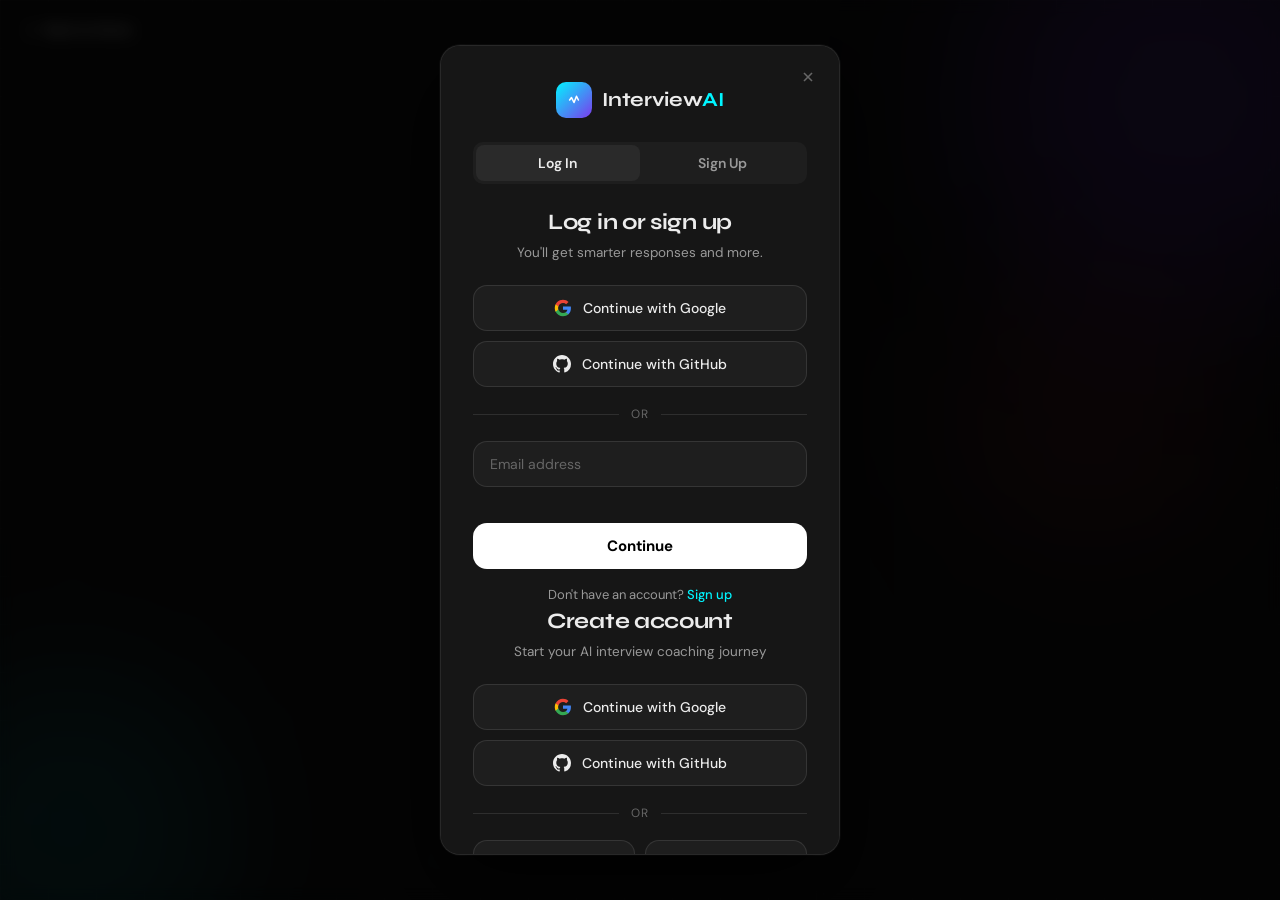
==== frontend/auth.html @ 64b6449d "Initial commit - InterviewAI final year project" ====
<!DOCTYPE html>
<html lang="en">
<head>
  <meta charset="UTF-8" />
  <meta name="viewport" content="width=device-width, initial-scale=1.0" />
  <title>Auth — InterviewAI</title>
  <link rel="preconnect" href="https://fonts.googleapis.com" />
  <link rel="preconnect" href="https://fonts.gstatic.com" crossorigin />
  <link href="https://fonts.googleapis.com/css2?family=Syne:wght@400;500;600;700;800&family=DM+Sans:ital,wght@0,300;0,400;0,500;0,600;1,400&display=swap" rel="stylesheet" />
  <link rel="stylesheet" href="css/auth.css" />
</head>
<body>

  <!-- Ambient background (kept from original) -->
  <canvas id="authCanvas"></canvas>
  <div class="orb orb-1"></div>
  <div class="orb orb-2"></div>
  <div class="orb orb-3"></div>
  <div class="grid-overlay"></div>

  <!-- Back to landing -->
  <a href="landing.html" class="back-link">
    <svg width="16" height="16" viewBox="0 0 24 24" fill="none" stroke="currentColor" stroke-width="2.5">
      <polyline points="15 18 9 12 15 6"/>
    </svg>
    Back to Home
  </a>

  <!-- ═══════════════════════════════════════
       MODAL OVERLAY  (ChatGPT-style)
  ═══════════════════════════════════════ -->
  <div class="modal-overlay" id="authModalOverlay">
    <div class="auth-modal" id="authModal">

      <!-- ── Logo ── -->
      <div class="modal-brand">
        <div class="brand-logo-mark">
          <svg width="20" height="20" viewBox="0 0 32 32" fill="none">
            <path d="M9 16 L12 12 L16 20 L20 10 L23 16" stroke="white" stroke-width="2.5" stroke-linecap="round" stroke-linejoin="round"/>
          </svg>
        </div>
        <span class="brand-name">Interview<span class="brand-accent">AI</span></span>
      </div>

      <!-- ───────────────────────────────────
           PANEL 0 : "Log back in" (recent accounts)
      ─────────────────────────────────────── -->
      <div class="auth-panel" id="panelRecent">
        <h2 class="modal-title">Log back in</h2>
        <p class="modal-sub">Choose an account to continue.</p>

        <div class="recent-accounts" id="recentAccountsList">
          <!-- Populated by JS -->
        </div>

        <div class="divider-line"><span>OR</span></div>

        <button class="outline-btn" id="loginAnotherBtn">Log in to another account</button>
        <button class="outline-btn" id="createFromRecentBtn">Create account</button>
      </div>

      <!-- ───────────────────────────────────
           PANEL 1 : main login / signup choice
      ─────────────────────────────────────── -->
      <div class="auth-panel hidden" id="panelMain">
        <!-- Tabs -->
        <div class="auth-tabs" id="authTabs">
          <button class="auth-tab active" id="tabLogin">Log In</button>
          <button class="auth-tab" id="tabSignup">Sign Up</button>
          <div class="auth-tab-slider" id="tabSlider"></div>
        </div>

        <!-- ── LOGIN ── -->
        <div id="subLogin">
          <h2 class="modal-title" id="loginTitle">Log in or sign up</h2>
          <p class="modal-sub">You'll get smarter responses and more.</p>

          <div class="social-stack">
            <button class="social-btn-full" id="googleLoginBtn">
              <svg width="18" height="18" viewBox="0 0 24 24">
                <path d="M22.56 12.25c0-.78-.07-1.53-.2-2.25H12v4.26h5.92c-.26 1.37-1.04 2.53-2.21 3.31v2.77h3.57c2.08-1.92 3.28-4.74 3.28-8.09z" fill="#4285F4"/>
                <path d="M12 23c2.97 0 5.46-.98 7.28-2.66l-3.57-2.77c-.98.66-2.23 1.06-3.71 1.06-2.86 0-5.29-1.93-6.16-4.53H2.18v2.84C3.99 20.53 7.7 23 12 23z" fill="#34A853"/>
                <path d="M5.84 14.09c-.22-.66-.35-1.36-.35-2.09s.13-1.43.35-2.09V7.07H2.18C1.43 8.55 1 10.22 1 12s.43 3.45 1.18 4.93l2.85-2.22.81-.62z" fill="#FBBC05"/>
                <path d="M12 5.38c1.62 0 3.06.56 4.21 1.64l3.15-3.15C17.45 2.09 14.97 1 12 1 7.7 1 3.99 3.47 2.18 7.07l3.66 2.84c.87-2.6 3.3-4.53 6.16-4.53z" fill="#EA4335"/>
              </svg>
              Continue with Google
            </button>
            <button class="social-btn-full" id="githubLoginBtn">
              <svg width="18" height="18" viewBox="0 0 24 24" fill="currentColor">
                <path d="M12 0C5.37 0 0 5.37 0 12c0 5.31 3.435 9.795 8.205 11.385.6.105.825-.255.825-.57 0-.285-.015-1.23-.015-2.235-3.015.555-3.795-.735-4.035-1.41-.135-.345-.72-1.41-1.23-1.695-.42-.225-1.02-.78-.015-.795.945-.015 1.62.87 1.845 1.23 1.08 1.815 2.805 1.305 3.495.99.105-.78.42-1.305.765-1.605-2.67-.3-5.46-1.335-5.46-5.925 0-1.305.465-2.385 1.23-3.225-.12-.3-.54-1.53.12-3.18 0 0 1.005-.315 3.3 1.23.96-.27 1.98-.405 3-.405s2.04.135 3 .405c2.295-1.56 3.3-1.23 3.3-1.23.66 1.65.24 2.88.12 3.18.765.84 1.23 1.905 1.23 3.225 0 4.605-2.805 5.625-5.475 5.925.435.375.81 1.095.81 2.22 0 1.605-.015 2.895-.015 3.3 0 .315.225.69.825.57A12.02 12.02 0 0 0 24 12c0-6.63-5.37-12-12-12z"/>
              </svg>
              Continue with GitHub
            </button>
          </div>

          <div class="divider-line"><span>OR</span></div>

          <form class="auth-form" id="loginForm" novalidate>
            <div class="input-wrap">
              <input type="email" id="loginEmail" class="form-input" placeholder="Email address" autocomplete="email" />
            </div>
            <div class="form-error" id="loginEmailError"></div>
            <button type="submit" class="primary-btn" id="loginContinueBtn">
              <span class="btn-auth-text">Continue</span>
            </button>
          </form>

          <p class="auth-switch">Don't have an account? <a href="#" class="switch-link" data-switch="signup">Sign up</a></p>
        </div>

        <!-- ── SIGNUP ── -->
        <div id="subSignup" class="hidden">
          <h2 class="modal-title">Create account</h2>
          <p class="modal-sub">Start your AI interview coaching journey</p>

          <div class="social-stack">
            <button class="social-btn-full" id="googleSignupBtn">
              <svg width="18" height="18" viewBox="0 0 24 24">
                <path d="M22.56 12.25c0-.78-.07-1.53-.2-2.25H12v4.26h5.92c-.26 1.37-1.04 2.53-2.21 3.31v2.77h3.57c2.08-1.92 3.28-4.74 3.28-8.09z" fill="#4285F4"/>
                <path d="M12 23c2.97 0 5.46-.98 7.28-2.66l-3.57-2.77c-.98.66-2.23 1.06-3.71 1.06-2.86 0-5.29-1.93-6.16-4.53H2.18v2.84C3.99 20.53 7.7 23 12 23z" fill="#34A853"/>
                <path d="M5.84 14.09c-.22-.66-.35-1.36-.35-2.09s.13-1.43.35-2.09V7.07H2.18C1.43 8.55 1 10.22 1 12s.43 3.45 1.18 4.93l2.85-2.22.81-.62z" fill="#FBBC05"/>
                <path d="M12 5.38c1.62 0 3.06.56 4.21 1.64l3.15-3.15C17.45 2.09 14.97 1 12 1 7.7 1 3.99 3.47 2.18 7.07l3.66 2.84c.87-2.6 3.3-4.53 6.16-4.53z" fill="#EA4335"/>
              </svg>
              Continue with Google
            </button>
            <button class="social-btn-full" id="githubSignupBtn">
              <svg width="18" height="18" viewBox="0 0 24 24" fill="currentColor">
                <path d="M12 0C5.37 0 0 5.37 0 12c0 5.31 3.435 9.795 8.205 11.385.6.105.825-.255.825-.57 0-.285-.015-1.23-.015-2.235-3.015.555-3.795-.735-4.035-1.41-.135-.345-.72-1.41-1.23-1.695-.42-.225-1.02-.78-.015-.795.945-.015 1.62.87 1.845 1.23 1.08 1.815 2.805 1.305 3.495.99.105-.78.42-1.305.765-1.605-2.67-.3-5.46-1.335-5.46-5.925 0-1.305.465-2.385 1.23-3.225-.12-.3-.54-1.53.12-3.18 0 0 1.005-.315 3.3 1.23.96-.27 1.98-.405 3-.405s2.04.135 3 .405c2.295-1.56 3.3-1.23 3.3-1.23.66 1.65.24 2.88.12 3.18.765.84 1.23 1.905 1.23 3.225 0 4.605-2.805 5.625-5.475 5.925.435.375.81 1.095.81 2.22 0 1.605-.015 2.895-.015 3.3 0 .315.225.69.825.57A12.02 12.02 0 0 0 24 12c0-6.63-5.37-12-12-12z"/>
              </svg>
              Continue with GitHub
            </button>
          </div>

          <div class="divider-line"><span>OR</span></div>

          <form class="auth-form" id="signupForm" novalidate>
            <div class="form-row-2">
              <div class="input-wrap">
                <input type="text" id="signupName" class="form-input" placeholder="Full Name" autocomplete="name" />
              </div>
              <div class="input-wrap">
                <input type="text" id="signupUsername" class="form-input" placeholder="Username" autocomplete="username" />
              </div>
            </div>
            <div class="input-wrap">
              <input type="email" id="signupEmail" class="form-input" placeholder="Email address" autocomplete="email" />
            </div>
            <div class="form-row-2">
              <div class="input-wrap pw-wrap">
                <input type="password" id="signupPassword" class="form-input" placeholder="Password (min 8)" autocomplete="new-password" />
                <button type="button" class="eye-toggle" id="signupEyeToggle" tabindex="-1">
                  <svg width="15" height="15" viewBox="0 0 24 24" fill="none" stroke="currentColor" stroke-width="2">
                    <path d="M1 12s4-8 11-8 11 8 11 8-4 8-11 8-11-8-11-8z"/><circle cx="12" cy="12" r="3"/>
                  </svg>
                </button>
              </div>
              <div class="input-wrap">
                <input type="password" id="signupConfirm" class="form-input" placeholder="Confirm password" autocomplete="new-password" />
              </div>
            </div>

            <!-- Password strength -->
            <div class="password-strength">
              <div class="strength-bars">
                <div class="strength-bar" id="sb1"></div>
                <div class="strength-bar" id="sb2"></div>
                <div class="strength-bar" id="sb3"></div>
                <div class="strength-bar" id="sb4"></div>
              </div>
              <span class="strength-label" id="strengthLabel">Enter a password</span>
            </div>

            <div class="form-check">
              <input type="checkbox" id="agreeTerms" class="check-input" />
              <label for="agreeTerms" class="check-label">
                I agree to the <a href="#" class="inline-link">Terms</a> and <a href="#" class="inline-link">Privacy Policy</a>
              </label>
            </div>

            <div class="form-error" id="signupError"></div>
            <button type="submit" class="primary-btn" id="signupSubmit">
              <span class="btn-auth-text">Create Free Account</span>
            </button>
          </form>

          <p class="auth-switch">Already have an account? <a href="#" class="switch-link" data-switch="login">Sign in</a></p>
        </div>
      </div>

      <!-- ───────────────────────────────────
           PANEL 2 : Password entry (after email step)
      ─────────────────────────────────────── -->
      <div class="auth-panel hidden" id="panelPassword">
        <button class="back-btn" id="backToEmailBtn">
          <svg width="16" height="16" viewBox="0 0 24 24" fill="none" stroke="currentColor" stroke-width="2.5"><polyline points="15 18 9 12 15 6"/></svg>
        </button>
        <h2 class="modal-title">Welcome back</h2>
        <p class="modal-sub" id="passwordEmailLabel">Signing in as —</p>

        <form class="auth-form" id="passwordForm" novalidate>
          <div class="input-wrap pw-wrap">
            <input type="password" id="loginPassword" class="form-input" placeholder="Password" autocomplete="current-password" />
            <button type="button" class="eye-toggle" id="loginEyeToggle" tabindex="-1">
              <svg width="15" height="15" viewBox="0 0 24 24" fill="none" stroke="currentColor" stroke-width="2">
                <path d="M1 12s4-8 11-8 11 8 11 8-4 8-11 8-11-8-11-8z"/><circle cx="12" cy="12" r="3"/>
              </svg>
            </button>
          </div>
          <div class="form-error" id="loginError"></div>
          <a href="#" class="forgot-link" id="forgotPasswordBtn">Forgot password?</a>
          <button type="submit" class="primary-btn" id="loginSubmit">
            <span class="btn-auth-text">Sign In</span>
          </button>
        </form>
      </div>

      <!-- ───────────────────────────────────
           PANEL 3 : Google account picker
      ─────────────────────────────────────── -->
      <div class="auth-panel hidden" id="panelGooglePicker">
        <h2 class="modal-title">Choose an account</h2>
        <p class="modal-sub">to continue to InterviewAI</p>

        <div class="account-list" id="googleAccountList">
          <!-- populated by JS -->
        </div>

        <button class="account-item use-another" id="useAnotherGoogleBtn">
          <div class="account-avatar ghost">
            <svg width="18" height="18" viewBox="0 0 24 24" fill="none" stroke="currentColor" stroke-width="2">
              <circle cx="12" cy="8" r="4"/><path d="M4 20c0-4 3.6-7 8-7s8 3 8 7"/>
            </svg>
          </div>
          <span>Use another account</span>
        </button>

        <p class="picker-policy">Before using this app, you can review InterviewAI's <a href="#" class="inline-link">Privacy Policy</a> and <a href="#" class="inline-link">Terms of Service</a>.</p>
      </div>

      <!-- Close button -->
      <button class="modal-close" id="modalCloseBtn" aria-label="Close">
        <svg width="16" height="16" viewBox="0 0 24 24" fill="none" stroke="currentColor" stroke-width="2.5">
          <line x1="18" y1="6" x2="6" y2="18"/><line x1="6" y1="6" x2="18" y2="18"/>
        </svg>
      </button>

    </div>
  </div>

  <!-- Toast -->
  <div class="auth-toast" id="authToast">
    <span class="auth-toast-icon" id="authToastIcon">✅</span>
    <span class="auth-toast-msg" id="authToastMsg">Success</span>
  </div>

  <script type="module" src="js/auth.js"></script>
</body>
</html>
---- frontend/css/auth.css ----
/* ═══════════════════════════════════════════════════════
   INTERVIEWAI — auth.css  (ChatGPT-style modal)
   Dark theme, clean, account-picker UX
═══════════════════════════════════════════════════════ */

/* ── Reset & Variables ── */
*, *::before, *::after { box-sizing: border-box; margin: 0; padding: 0; }

:root {
  --bg:          #0a0a0a;
  --surface:     #141414;
  --surface-2:   #1e1e1e;
  --surface-3:   #2a2a2a;
  --border:      rgba(255,255,255,0.1);
  --border-hover:rgba(255,255,255,0.22);
  --text:        #ececec;
  --text-2:      #999;
  --text-3:      #666;
  --cyan:        #00f5ff;
  --purple:      #7c3aed;
  --pink:        #f43f5e;
  --green:       #10b981;
  --yellow:      #f59e0b;
  --radius:      14px;
  --radius-sm:   8px;
  --modal-w:     400px;
}

html, body {
  height: 100%;
  background: var(--bg);
  color: var(--text);
  font-family: 'DM Sans', sans-serif;
  font-size: 15px;
  line-height: 1.5;
  overflow: hidden;
}

/* ── Ambient canvas (from original) ── */
#authCanvas {
  position: fixed;
  inset: 0;
  z-index: 0;
  pointer-events: none;
}
.orb {
  position: fixed;
  border-radius: 50%;
  filter: blur(80px);
  pointer-events: none;
  z-index: 0;
}
.orb-1 { width: 400px; height: 400px; background: rgba(124,58,237,.18); top: -100px; right: -100px; }
.orb-2 { width: 300px; height: 300px; background: rgba(0,245,255,.12); bottom: -80px; left: -80px; }
.orb-3 { width: 250px; height: 250px; background: rgba(244,63,94,.1);  bottom: 40%;  right: 5%; }

.grid-overlay {
  position: fixed;
  inset: 0;
  z-index: 0;
  background-image:
    linear-gradient(rgba(255,255,255,.025) 1px, transparent 1px),
    linear-gradient(90deg, rgba(255,255,255,.025) 1px, transparent 1px);
  background-size: 48px 48px;
  pointer-events: none;
}

/* ── Back link ── */
.back-link {
  position: fixed;
  top: 20px;
  left: 24px;
  z-index: 10;
  display: flex;
  align-items: center;
  gap: 6px;
  color: var(--text-2);
  text-decoration: none;
  font-size: 13px;
  font-weight: 500;
  transition: color .2s;
}
.back-link:hover { color: var(--text); }

/* ══════════════════════════════════════
   MODAL OVERLAY
══════════════════════════════════════ */
.modal-overlay {
  position: fixed;
  inset: 0;
  z-index: 100;
  display: flex;
  align-items: center;
  justify-content: center;
  background: rgba(0,0,0,.65);
  backdrop-filter: blur(8px);
  -webkit-backdrop-filter: blur(8px);
  padding: 16px;
}

.auth-modal {
  position: relative;
  width: 100%;
  max-width: var(--modal-w);
  background: #161616;
  border: 1px solid rgba(255,255,255,.08);
  border-radius: 20px;
  padding: 36px 32px 28px;
  box-shadow: 0 32px 80px rgba(0,0,0,.7), 0 0 0 1px rgba(255,255,255,.04);
  animation: modalIn .22s cubic-bezier(.34,1.56,.64,1) both;
  max-height: 90vh;
  overflow-y: auto;
  scrollbar-width: thin;
  scrollbar-color: var(--surface-3) transparent;
}

@keyframes modalIn {
  from { opacity: 0; transform: scale(.94) translateY(10px); }
  to   { opacity: 1; transform: scale(1)  translateY(0);     }
}

/* ── Modal brand ── */
.modal-brand {
  display: flex;
  align-items: center;
  justify-content: center;
  gap: 10px;
  margin-bottom: 24px;
}
.brand-logo-mark {
  width: 36px; height: 36px;
  background: linear-gradient(135deg,#00f5ff,#7c3aed);
  border-radius: 10px;
  display: flex; align-items: center; justify-content: center;
  flex-shrink: 0;
}
.brand-name {
  font-family: 'Syne', sans-serif;
  font-size: 20px;
  font-weight: 700;
  color: var(--text);
  letter-spacing: -.3px;
}
.brand-accent { color: var(--cyan); }

/* ── Close button ── */
.modal-close {
  position: absolute;
  top: 16px; right: 16px;
  width: 30px; height: 30px;
  border-radius: 50%;
  background: transparent;
  border: none;
  color: var(--text-3);
  cursor: pointer;
  display: flex; align-items: center; justify-content: center;
  transition: background .15s, color .15s;
}
.modal-close:hover { background: var(--surface-3); color: var(--text); }

/* ── Panel utilities ── */
.auth-panel { animation: panelIn .18s ease both; }
.auth-panel.hidden { display: none !important; }

@keyframes panelIn {
  from { opacity: 0; transform: translateY(6px); }
  to   { opacity: 1; transform: translateY(0);   }
}

/* ── Titles ── */
.modal-title {
  font-family: 'Syne', sans-serif;
  font-size: 22px;
  font-weight: 700;
  color: var(--text);
  text-align: center;
  letter-spacing: -.3px;
  margin-bottom: 4px;
}
.modal-sub {
  font-size: 13.5px;
  color: var(--text-2);
  text-align: center;
  margin-bottom: 22px;
}

/* ══════════════════════════════════════
   TABS  (login / signup)
══════════════════════════════════════ */
.auth-tabs {
  position: relative;
  display: flex;
  background: var(--surface-2);
  border-radius: 10px;
  padding: 3px;
  margin-bottom: 22px;
  gap: 2px;
}
.auth-tab {
  flex: 1;
  padding: 9px 0;
  font-family: 'DM Sans', sans-serif;
  font-size: 14px;
  font-weight: 600;
  color: var(--text-2);
  background: transparent;
  border: none;
  border-radius: 8px;
  cursor: pointer;
  position: relative;
  z-index: 1;
  transition: color .2s;
}
.auth-tab.active { color: var(--text); }
.auth-tab-slider {
  position: absolute;
  top: 3px; bottom: 3px;
  left: 3px;
  width: calc(50% - 3px);
  background: var(--surface-3);
  border-radius: 8px;
  transition: transform .2s cubic-bezier(.4,0,.2,1);
  pointer-events: none;
}

/* ══════════════════════════════════════
   SOCIAL BUTTONS (full-width stack)
══════════════════════════════════════ */
.social-stack { display: flex; flex-direction: column; gap: 10px; margin-bottom: 0; }

.social-btn-full {
  width: 100%;
  display: flex;
  align-items: center;
  justify-content: center;
  gap: 11px;
  padding: 13px 20px;
  background: var(--surface-2);
  border: 1px solid var(--border);
  border-radius: var(--radius);
  color: var(--text);
  font-family: 'DM Sans', sans-serif;
  font-size: 14px;
  font-weight: 500;
  cursor: pointer;
  transition: background .15s, border-color .15s, transform .1s;
}
.social-btn-full:hover {
  background: var(--surface-3);
  border-color: var(--border-hover);
}
.social-btn-full:active { transform: scale(.98); }

/* ── Divider ── */
.divider-line {
  display: flex;
  align-items: center;
  gap: 12px;
  margin: 18px 0;
  color: var(--text-3);
  font-size: 12px;
  letter-spacing: .05em;
  text-transform: uppercase;
}
.divider-line::before,
.divider-line::after {
  content: '';
  flex: 1;
  height: 1px;
  background: var(--border);
}

/* ══════════════════════════════════════
   FORM ELEMENTS
══════════════════════════════════════ */
.auth-form { display: flex; flex-direction: column; gap: 11px; }

.form-row-2 {
  display: grid;
  grid-template-columns: 1fr 1fr;
  gap: 10px;
}

.input-wrap {
  position: relative;
}
.pw-wrap { /* for eye toggle */ }

.form-input {
  width: 100%;
  padding: 13px 16px;
  background: var(--surface-2);
  border: 1.5px solid var(--border);
  border-radius: var(--radius);
  color: var(--text);
  font-family: 'DM Sans', sans-serif;
  font-size: 14px;
  outline: none;
  transition: border-color .2s, background .2s;
}
.form-input::placeholder { color: var(--text-3); }
.form-input:focus {
  border-color: rgba(0,245,255,.45);
  background: var(--surface-3);
}

/* Eye toggle */
.eye-toggle {
  position: absolute;
  right: 12px;
  top: 50%;
  transform: translateY(-50%);
  background: none;
  border: none;
  color: var(--text-3);
  cursor: pointer;
  padding: 4px;
  display: flex; align-items: center;
  transition: color .15s;
}
.eye-toggle:hover { color: var(--text-2); }

/* Password in pw-wrap gets right padding */
.pw-wrap .form-input { padding-right: 42px; }

/* Error */
.form-error {
  font-size: 12.5px;
  color: var(--pink);
  min-height: 16px;
  margin-top: -4px;
}

/* Forgot */
.forgot-link {
  display: block;
  text-align: right;
  font-size: 12.5px;
  color: var(--cyan);
  text-decoration: none;
  margin-top: -4px;
}
.forgot-link:hover { text-decoration: underline; }

/* ── Primary button ── */
.primary-btn {
  width: 100%;
  padding: 13px;
  background: #fff;
  border: none;
  border-radius: var(--radius);
  color: #000;
  font-family: 'DM Sans', sans-serif;
  font-size: 15px;
  font-weight: 700;
  cursor: pointer;
  transition: background .15s, transform .1s, opacity .15s;
  margin-top: 2px;
}
.primary-btn:hover { background: #e8e8e8; }
.primary-btn:active { transform: scale(.98); }
.primary-btn:disabled { opacity: .5; cursor: not-allowed; }
.primary-btn.loading .btn-auth-text::after { content: '…'; }

/* ── Password strength ── */
.password-strength {
  display: flex;
  align-items: center;
  gap: 10px;
  margin-top: -2px;
}
.strength-bars { display: flex; gap: 4px; flex: 1; }
.strength-bar {
  height: 4px;
  flex: 1;
  border-radius: 2px;
  background: var(--surface-3);
  transition: background .25s;
}
.strength-bar.active-1 { background: var(--pink); }
.strength-bar.active-2 { background: var(--yellow); }
.strength-bar.active-3 { background: #3b82f6; }
.strength-bar.active-4 { background: var(--green); }
.strength-label {
  font-size: 11px;
  color: var(--text-3);
  min-width: 46px;
  text-align: right;
}

/* ── Checkbox ── */
.form-check {
  display: flex;
  align-items: flex-start;
  gap: 9px;
  margin-top: 2px;
}
.check-input {
  width: 15px; height: 15px;
  margin-top: 2px;
  accent-color: var(--cyan);
  flex-shrink: 0;
  cursor: pointer;
}
.check-label {
  font-size: 12.5px;
  color: var(--text-2);
  cursor: pointer;
  line-height: 1.45;
}
.inline-link { color: var(--cyan); text-decoration: none; }
.inline-link:hover { text-decoration: underline; }

/* ── Switch ── */
.auth-switch {
  text-align: center;
  font-size: 13px;
  color: var(--text-2);
  margin-top: 16px;
}
.switch-link {
  color: var(--cyan);
  text-decoration: none;
  font-weight: 500;
}
.switch-link:hover { text-decoration: underline; }

/* ── Back button (password panel) ── */
.back-btn {
  display: flex;
  align-items: center;
  justify-content: center;
  width: 32px; height: 32px;
  border-radius: 50%;
  background: var(--surface-2);
  border: 1px solid var(--border);
  color: var(--text-2);
  cursor: pointer;
  margin-bottom: 16px;
  transition: background .15s;
}
.back-btn:hover { background: var(--surface-3); color: var(--text); }

/* ══════════════════════════════════════
   RECENT ACCOUNTS PANEL
══════════════════════════════════════ */
.recent-accounts {
  display: flex;
  flex-direction: column;
  gap: 8px;
  margin-bottom: 4px;
}

.account-item {
  display: flex;
  align-items: center;
  gap: 14px;
  padding: 13px 14px;
  background: var(--surface-2);
  border: 1.5px solid var(--border);
  border-radius: var(--radius);
  cursor: pointer;
  text-align: left;
  width: 100%;
  transition: background .15s, border-color .15s, transform .1s;
  position: relative;
}
.account-item:hover {
  background: var(--surface-3);
  border-color: var(--border-hover);
}
.account-item:active { transform: scale(.99); }

.account-avatar {
  width: 40px; height: 40px;
  border-radius: 50%;
  background: linear-gradient(135deg, #7c3aed, #00f5ff);
  display: flex;
  align-items: center;
  justify-content: center;
  font-family: 'Syne', sans-serif;
  font-size: 14px;
  font-weight: 700;
  color: #fff;
  flex-shrink: 0;
  overflow: hidden;
}
.account-avatar img {
  width: 100%; height: 100%;
  object-fit: cover;
}
.account-avatar.ghost {
  background: var(--surface-3);
  color: var(--text-3);
  border: 1.5px dashed var(--border);
}

.account-info { flex: 1; min-width: 0; }
.account-name {
  font-size: 14px;
  font-weight: 600;
  color: var(--text);
  white-space: nowrap;
  overflow: hidden;
  text-overflow: ellipsis;
}
.account-email {
  font-size: 12px;
  color: var(--text-2);
  white-space: nowrap;
  overflow: hidden;
  text-overflow: ellipsis;
}

.account-remove {
  position: absolute;
  right: 12px;
  top: 50%;
  transform: translateY(-50%);
  width: 22px; height: 22px;
  border-radius: 50%;
  background: none;
  border: none;
  color: var(--text-3);
  cursor: pointer;
  display: flex; align-items: center; justify-content: center;
  opacity: 0;
  transition: opacity .15s, background .15s;
}
.account-item:hover .account-remove { opacity: 1; }
.account-remove:hover {
  background: rgba(244,63,94,.2);
  color: var(--pink);
}

/* "Use another" row */
.account-item.use-another {
  background: transparent;
  border-style: dashed;
  color: var(--text-2);
  font-size: 14px;
}
.account-item.use-another:hover {
  background: var(--surface-2);
  color: var(--text);
}

/* Outline buttons */
.outline-btn {
  width: 100%;
  padding: 13px;
  background: var(--surface-2);
  border: 1.5px solid var(--border);
  border-radius: var(--radius);
  color: var(--text);
  font-family: 'DM Sans', sans-serif;
  font-size: 14px;
  font-weight: 500;
  cursor: pointer;
  transition: background .15s, border-color .15s;
  margin-top: 8px;
  text-align: center;
}
.outline-btn:hover { background: var(--surface-3); border-color: var(--border-hover); }

/* ══════════════════════════════════════
   GOOGLE ACCOUNT PICKER PANEL
══════════════════════════════════════ */
.account-list {
  display: flex;
  flex-direction: column;
  gap: 0;
  border: 1px solid var(--border);
  border-radius: var(--radius);
  overflow: hidden;
  margin-bottom: 8px;
}
.account-list .account-item {
  border: none;
  border-radius: 0;
  border-bottom: 1px solid var(--border);
}
.account-list .account-item:last-child { border-bottom: none; }

.picker-policy {
  font-size: 11.5px;
  color: var(--text-3);
  text-align: center;
  margin-top: 16px;
  line-height: 1.6;
}

/* ══════════════════════════════════════
   TOAST
══════════════════════════════════════ */
.auth-toast {
  position: fixed;
  bottom: 28px;
  left: 50%;
  transform: translateX(-50%) translateY(20px);
  opacity: 0;
  display: flex;
  align-items: center;
  gap: 10px;
  background: #1e1e1e;
  border: 1px solid var(--border);
  border-radius: 40px;
  padding: 10px 20px;
  font-size: 13.5px;
  color: var(--text);
  box-shadow: 0 8px 30px rgba(0,0,0,.5);
  z-index: 9999;
  pointer-events: none;
  transition: opacity .25s, transform .25s;
  white-space: nowrap;
}
.auth-toast.show {
  opacity: 1;
  transform: translateX(-50%) translateY(0);
}
.auth-toast-icon { font-size: 15px; }

/* ══════════════════════════════════════
   GOOGLE DEMO MODAL  (unchanged behavior)
══════════════════════════════════════ */
#demoGoogleOverlay input,
#demoGitHubOverlay input {
  box-sizing: border-box;
}

/* ══════════════════════════════════════
   RESPONSIVE
══════════════════════════════════════ */
@media (max-width: 480px) {
  .auth-modal { padding: 28px 20px 22px; border-radius: 16px; }
  .form-row-2 { grid-template-columns: 1fr; }
  :root { --modal-w: 100%; }
}
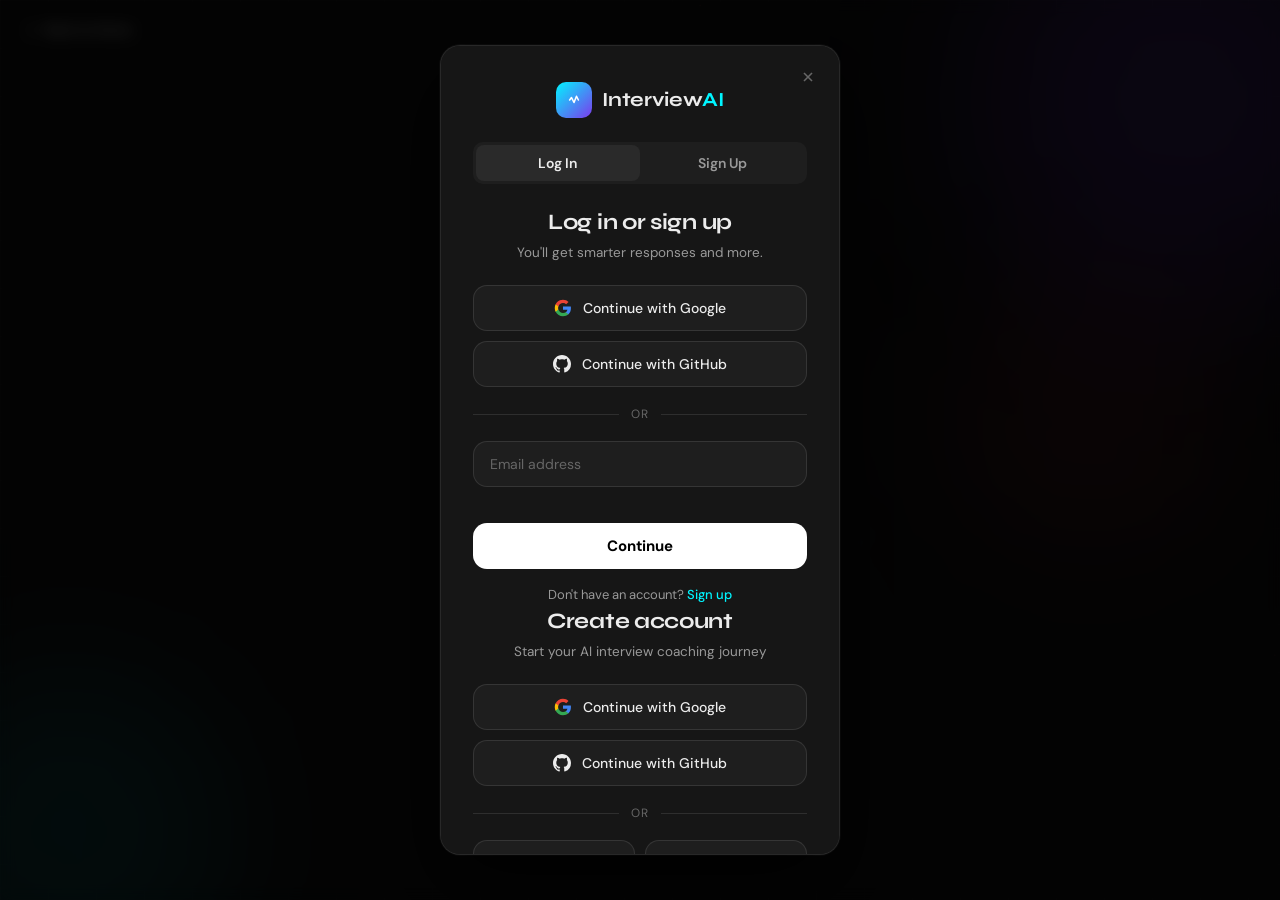
==== commit c2439bb6: "signup issues cleared" ====
--- a/frontend/auth.html
+++ b/frontend/auth.html
@@ -19,7 +19,7 @@
   <div class="grid-overlay"></div>
 
   <!-- Back to landing -->
-  <a href="landing.html" class="back-link">
+  <a href="index.html" class="back-link">
     <svg width="16" height="16" viewBox="0 0 24 24" fill="none" stroke="currentColor" stroke-width="2.5">
       <polyline points="15 18 9 12 15 6"/>
     </svg>
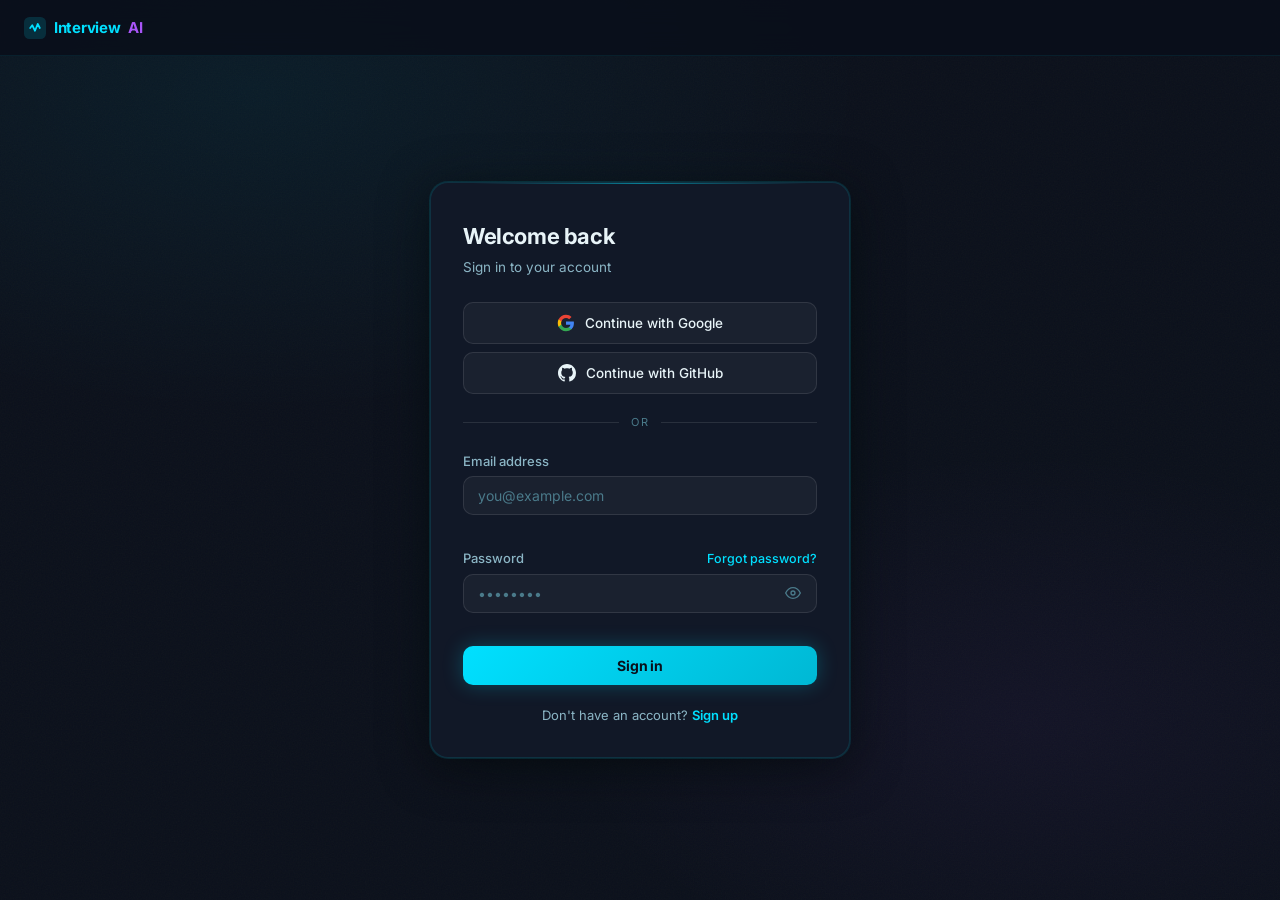
==== commit e7bd30e4: "fix:authentication changes" ====
--- a/frontend/auth.html
+++ b/frontend/auth.html
@@ -3,256 +3,196 @@
 <head>
   <meta charset="UTF-8" />
   <meta name="viewport" content="width=device-width, initial-scale=1.0" />
-  <title>Auth — InterviewAI</title>
+  <title>InterviewAI — Sign in</title>
   <link rel="preconnect" href="https://fonts.googleapis.com" />
   <link rel="preconnect" href="https://fonts.gstatic.com" crossorigin />
-  <link href="https://fonts.googleapis.com/css2?family=Syne:wght@400;500;600;700;800&family=DM+Sans:ital,wght@0,300;0,400;0,500;0,600;1,400&display=swap" rel="stylesheet" />
+  <link href="https://fonts.googleapis.com/css2?family=Inter:wght@300;400;500;600;700&display=swap" rel="stylesheet" />
   <link rel="stylesheet" href="css/auth.css" />
 </head>
 <body>
 
-  <!-- Ambient background (kept from original) -->
-  <canvas id="authCanvas"></canvas>
-  <div class="orb orb-1"></div>
-  <div class="orb orb-2"></div>
-  <div class="orb orb-3"></div>
-  <div class="grid-overlay"></div>
+  <!-- Background -->
+  <div class="bg-noise"></div>
 
-  <!-- Back to landing -->
-  <a href="index.html" class="back-link">
-    <svg width="16" height="16" viewBox="0 0 24 24" fill="none" stroke="currentColor" stroke-width="2.5">
-      <polyline points="15 18 9 12 15 6"/>
-    </svg>
-    Back to Home
-  </a>
+  <!-- ── Top nav ── -->
+  <header class="top-bar">
+    <a href="index.html" class="wordmark">
+      <svg width="22" height="22" viewBox="0 0 32 32" fill="none">
+        <rect width="32" height="32" rx="8" fill="#00e0ff" fill-opacity=".15"/>
+        <path d="M9 16 L12 12 L16 20 L20 10 L23 16" stroke="#00e0ff" stroke-width="2.5" stroke-linecap="round" stroke-linejoin="round"/>
+      </svg>
+      <span class="word-interview">Interview</span><span class="word-ai">AI</span>
+    </a>
+  </header>
 
-  <!-- ═══════════════════════════════════════
-       MODAL OVERLAY  (ChatGPT-style)
-  ═══════════════════════════════════════ -->
-  <div class="modal-overlay" id="authModalOverlay">
-    <div class="auth-modal" id="authModal">
+  <!-- ── Main card ── -->
+  <main class="auth-wrap">
+    <div class="auth-card" id="authCard">
 
-      <!-- ── Logo ── -->
-      <div class="modal-brand">
-        <div class="brand-logo-mark">
-          <svg width="20" height="20" viewBox="0 0 32 32" fill="none">
-            <path d="M9 16 L12 12 L16 20 L20 10 L23 16" stroke="white" stroke-width="2.5" stroke-linecap="round" stroke-linejoin="round"/>
-          </svg>
+      <!-- ══════════════════════════
+           VIEW: Login
+      ══════════════════════════ -->
+      <div class="view" id="viewLogin">
+        <h1 class="card-title">Welcome back</h1>
+        <p class="card-sub">Sign in to your account</p>
+
+        <div class="social-row">
+          <button class="social-btn" id="googleLoginBtn">
+            <svg width="18" height="18" viewBox="0 0 24 24">
+              <path d="M22.56 12.25c0-.78-.07-1.53-.2-2.25H12v4.26h5.92c-.26 1.37-1.04 2.53-2.21 3.31v2.77h3.57c2.08-1.92 3.28-4.74 3.28-8.09z" fill="#4285F4"/>
+              <path d="M12 23c2.97 0 5.46-.98 7.28-2.66l-3.57-2.77c-.98.66-2.23 1.06-3.71 1.06-2.86 0-5.29-1.93-6.16-4.53H2.18v2.84C3.99 20.53 7.7 23 12 23z" fill="#34A853"/>
+              <path d="M5.84 14.09c-.22-.66-.35-1.36-.35-2.09s.13-1.43.35-2.09V7.07H2.18C1.43 8.55 1 10.22 1 12s.43 3.45 1.18 4.93l2.85-2.22.81-.62z" fill="#FBBC05"/>
+              <path d="M12 5.38c1.62 0 3.06.56 4.21 1.64l3.15-3.15C17.45 2.09 14.97 1 12 1 7.7 1 3.99 3.47 2.18 7.07l3.66 2.84c.87-2.6 3.3-4.53 6.16-4.53z" fill="#EA4335"/>
+            </svg>
+            Continue with Google
+          </button>
+          <button class="social-btn" id="githubLoginBtn">
+            <svg width="18" height="18" viewBox="0 0 24 24" fill="currentColor">
+              <path d="M12 0C5.37 0 0 5.37 0 12c0 5.31 3.435 9.795 8.205 11.385.6.105.825-.255.825-.57 0-.285-.015-1.23-.015-2.235-3.015.555-3.795-.735-4.035-1.41-.135-.345-.72-1.41-1.23-1.695-.42-.225-1.02-.78-.015-.795.945-.015 1.62.87 1.845 1.23 1.08 1.815 2.805 1.305 3.495.99.105-.78.42-1.305.765-1.605-2.67-.3-5.46-1.335-5.46-5.925 0-1.305.465-2.385 1.23-3.225-.12-.3-.54-1.53.12-3.18 0 0 1.005-.315 3.3 1.23.96-.27 1.98-.405 3-.405s2.04.135 3 .405c2.295-1.56 3.3-1.23 3.3-1.23.66 1.65.24 2.88.12 3.18.765.84 1.23 1.905 1.23 3.225 0 4.605-2.805 5.625-5.475 5.925.435.375.81 1.095.81 2.22 0 1.605-.015 2.895-.015 3.3 0 .315.225.69.825.57A12.02 12.02 0 0 0 24 12c0-6.63-5.37-12-12-12z"/>
+            </svg>
+            Continue with GitHub
+          </button>
         </div>
-        <span class="brand-name">Interview<span class="brand-accent">AI</span></span>
+
+        <div class="divider"><span>OR</span></div>
+
+        <form id="loginForm" novalidate>
+          <div class="field-group">
+            <label class="field-label" for="loginEmail">Email address</label>
+            <input type="email" id="loginEmail" class="field-input" placeholder="you@example.com" autocomplete="email" />
+            <span class="field-error" id="loginEmailErr"></span>
+          </div>
+          <div class="field-group">
+            <div class="label-row">
+              <label class="field-label" for="loginPassword">Password</label>
+              <a href="#" class="forgot-link" id="forgotBtn">Forgot password?</a>
+            </div>
+            <div class="input-pw-wrap">
+              <input type="password" id="loginPassword" class="field-input" placeholder="••••••••" autocomplete="current-password" />
+              <button type="button" class="eye-btn" id="loginEye" tabindex="-1">
+                <svg id="eyeIconLogin" width="16" height="16" viewBox="0 0 24 24" fill="none" stroke="currentColor" stroke-width="2">
+                  <path d="M1 12s4-8 11-8 11 8 11 8-4 8-11 8-11-8-11-8z"/><circle cx="12" cy="12" r="3"/>
+                </svg>
+              </button>
+            </div>
+            <span class="field-error" id="loginPasswordErr"></span>
+          </div>
+          <button type="submit" class="primary-btn" id="loginSubmitBtn">
+            <span class="btn-label">Sign in</span>
+            <svg class="btn-spinner hidden" width="16" height="16" viewBox="0 0 24 24" fill="none" stroke="currentColor" stroke-width="2.5"><path d="M12 2v4M12 18v4M4.93 4.93l2.83 2.83M16.24 16.24l2.83 2.83M2 12h4M18 12h4M4.93 19.07l2.83-2.83M16.24 7.76l2.83-2.83"/></svg>
+          </button>
+        </form>
+
+        <p class="switch-text">Don't have an account? <a href="#" class="switch-link" data-to="viewSignup">Sign up</a></p>
       </div>
 
-      <!-- ───────────────────────────────────
-           PANEL 0 : "Log back in" (recent accounts)
-      ─────────────────────────────────────── -->
-      <div class="auth-panel" id="panelRecent">
-        <h2 class="modal-title">Log back in</h2>
-        <p class="modal-sub">Choose an account to continue.</p>
+      <!-- ══════════════════════════
+           VIEW: Signup
+      ══════════════════════════ -->
+      <div class="view hidden" id="viewSignup">
+        <h1 class="card-title">Create account</h1>
+        <p class="card-sub">Start your AI interview coaching journey</p>
 
-        <div class="recent-accounts" id="recentAccountsList">
-          <!-- Populated by JS -->
+        <div class="social-row">
+          <button class="social-btn" id="googleSignupBtn">
+            <svg width="18" height="18" viewBox="0 0 24 24">
+              <path d="M22.56 12.25c0-.78-.07-1.53-.2-2.25H12v4.26h5.92c-.26 1.37-1.04 2.53-2.21 3.31v2.77h3.57c2.08-1.92 3.28-4.74 3.28-8.09z" fill="#4285F4"/>
+              <path d="M12 23c2.97 0 5.46-.98 7.28-2.66l-3.57-2.77c-.98.66-2.23 1.06-3.71 1.06-2.86 0-5.29-1.93-6.16-4.53H2.18v2.84C3.99 20.53 7.7 23 12 23z" fill="#34A853"/>
+              <path d="M5.84 14.09c-.22-.66-.35-1.36-.35-2.09s.13-1.43.35-2.09V7.07H2.18C1.43 8.55 1 10.22 1 12s.43 3.45 1.18 4.93l2.85-2.22.81-.62z" fill="#FBBC05"/>
+              <path d="M12 5.38c1.62 0 3.06.56 4.21 1.64l3.15-3.15C17.45 2.09 14.97 1 12 1 7.7 1 3.99 3.47 2.18 7.07l3.66 2.84c.87-2.6 3.3-4.53 6.16-4.53z" fill="#EA4335"/>
+            </svg>
+            Continue with Google
+          </button>
+          <button class="social-btn" id="githubSignupBtn">
+            <svg width="18" height="18" viewBox="0 0 24 24" fill="currentColor">
+              <path d="M12 0C5.37 0 0 5.37 0 12c0 5.31 3.435 9.795 8.205 11.385.6.105.825-.255.825-.57 0-.285-.015-1.23-.015-2.235-3.015.555-3.795-.735-4.035-1.41-.135-.345-.72-1.41-1.23-1.695-.42-.225-1.02-.78-.015-.795.945-.015 1.62.87 1.845 1.23 1.08 1.815 2.805 1.305 3.495.99.105-.78.42-1.305.765-1.605-2.67-.3-5.46-1.335-5.46-5.925 0-1.305.465-2.385 1.23-3.225-.12-.3-.54-1.53.12-3.18 0 0 1.005-.315 3.3 1.23.96-.27 1.98-.405 3-.405s2.04.135 3 .405c2.295-1.56 3.3-1.23 3.3-1.23.66 1.65.24 2.88.12 3.18.765.84 1.23 1.905 1.23 3.225 0 4.605-2.805 5.625-5.475 5.925.435.375.81 1.095.81 2.22 0 1.605-.015 2.895-.015 3.3 0 .315.225.69.825.57A12.02 12.02 0 0 0 24 12c0-6.63-5.37-12-12-12z"/>
+            </svg>
+            Continue with GitHub
+          </button>
         </div>
 
-        <div class="divider-line"><span>OR</span></div>
+        <div class="divider"><span>OR</span></div>
 
-        <button class="outline-btn" id="loginAnotherBtn">Log in to another account</button>
-        <button class="outline-btn" id="createFromRecentBtn">Create account</button>
+        <form id="signupForm" novalidate>
+          <div class="field-group">
+            <label class="field-label" for="signupName">Full name</label>
+            <input type="text" id="signupName" class="field-input" placeholder="Alex Johnson" autocomplete="name" />
+            <span class="field-error" id="signupNameErr"></span>
+          </div>
+          <div class="field-group">
+            <label class="field-label" for="signupEmail">Email address</label>
+            <input type="email" id="signupEmail" class="field-input" placeholder="you@example.com" autocomplete="email" />
+            <span class="field-error" id="signupEmailErr"></span>
+          </div>
+          <div class="field-group">
+            <label class="field-label" for="signupPassword">Password</label>
+            <div class="input-pw-wrap">
+              <input type="password" id="signupPassword" class="field-input" placeholder="Minimum 8 characters" autocomplete="new-password" />
+              <button type="button" class="eye-btn" id="signupEye" tabindex="-1">
+                <svg width="16" height="16" viewBox="0 0 24 24" fill="none" stroke="currentColor" stroke-width="2">
+                  <path d="M1 12s4-8 11-8 11 8 11 8-4 8-11 8-11-8-11-8z"/><circle cx="12" cy="12" r="3"/>
+                </svg>
+              </button>
+            </div>
+            <div class="strength-track">
+              <div class="strength-fill" id="strengthFill"></div>
+            </div>
+            <span class="field-error" id="signupPasswordErr"></span>
+          </div>
+          <div class="field-group">
+            <label class="field-label" for="signupConfirm">Confirm password</label>
+            <input type="password" id="signupConfirm" class="field-input" placeholder="••••••••" autocomplete="new-password" />
+            <span class="field-error" id="signupConfirmErr"></span>
+          </div>
+
+          <label class="terms-check">
+            <input type="checkbox" id="agreeTerms" />
+            <span class="checkmark"></span>
+            <span>I agree to the <a href="#" class="inline-link">Terms of Service</a> and <a href="#" class="inline-link">Privacy Policy</a></span>
+          </label>
+          <span class="field-error" id="signupTermsErr"></span>
+
+          <button type="submit" class="primary-btn" id="signupSubmitBtn">
+            <span class="btn-label">Create account</span>
+            <svg class="btn-spinner hidden" width="16" height="16" viewBox="0 0 24 24" fill="none" stroke="currentColor" stroke-width="2.5"><path d="M12 2v4M12 18v4M4.93 4.93l2.83 2.83M16.24 16.24l2.83 2.83M2 12h4M18 12h4M4.93 19.07l2.83-2.83M16.24 7.76l2.83-2.83"/></svg>
+          </button>
+        </form>
+
+        <p class="switch-text">Already have an account? <a href="#" class="switch-link" data-to="viewLogin">Sign in</a></p>
       </div>
 
-      <!-- ───────────────────────────────────
-           PANEL 1 : main login / signup choice
-      ─────────────────────────────────────── -->
-      <div class="auth-panel hidden" id="panelMain">
-        <!-- Tabs -->
-        <div class="auth-tabs" id="authTabs">
-          <button class="auth-tab active" id="tabLogin">Log In</button>
-          <button class="auth-tab" id="tabSignup">Sign Up</button>
-          <div class="auth-tab-slider" id="tabSlider"></div>
-        </div>
-
-        <!-- ── LOGIN ── -->
-        <div id="subLogin">
-          <h2 class="modal-title" id="loginTitle">Log in or sign up</h2>
-          <p class="modal-sub">You'll get smarter responses and more.</p>
-
-          <div class="social-stack">
-            <button class="social-btn-full" id="googleLoginBtn">
-              <svg width="18" height="18" viewBox="0 0 24 24">
-                <path d="M22.56 12.25c0-.78-.07-1.53-.2-2.25H12v4.26h5.92c-.26 1.37-1.04 2.53-2.21 3.31v2.77h3.57c2.08-1.92 3.28-4.74 3.28-8.09z" fill="#4285F4"/>
-                <path d="M12 23c2.97 0 5.46-.98 7.28-2.66l-3.57-2.77c-.98.66-2.23 1.06-3.71 1.06-2.86 0-5.29-1.93-6.16-4.53H2.18v2.84C3.99 20.53 7.7 23 12 23z" fill="#34A853"/>
-                <path d="M5.84 14.09c-.22-.66-.35-1.36-.35-2.09s.13-1.43.35-2.09V7.07H2.18C1.43 8.55 1 10.22 1 12s.43 3.45 1.18 4.93l2.85-2.22.81-.62z" fill="#FBBC05"/>
-                <path d="M12 5.38c1.62 0 3.06.56 4.21 1.64l3.15-3.15C17.45 2.09 14.97 1 12 1 7.7 1 3.99 3.47 2.18 7.07l3.66 2.84c.87-2.6 3.3-4.53 6.16-4.53z" fill="#EA4335"/>
-              </svg>
-              Continue with Google
-            </button>
-            <button class="social-btn-full" id="githubLoginBtn">
-              <svg width="18" height="18" viewBox="0 0 24 24" fill="currentColor">
-                <path d="M12 0C5.37 0 0 5.37 0 12c0 5.31 3.435 9.795 8.205 11.385.6.105.825-.255.825-.57 0-.285-.015-1.23-.015-2.235-3.015.555-3.795-.735-4.035-1.41-.135-.345-.72-1.41-1.23-1.695-.42-.225-1.02-.78-.015-.795.945-.015 1.62.87 1.845 1.23 1.08 1.815 2.805 1.305 3.495.99.105-.78.42-1.305.765-1.605-2.67-.3-5.46-1.335-5.46-5.925 0-1.305.465-2.385 1.23-3.225-.12-.3-.54-1.53.12-3.18 0 0 1.005-.315 3.3 1.23.96-.27 1.98-.405 3-.405s2.04.135 3 .405c2.295-1.56 3.3-1.23 3.3-1.23.66 1.65.24 2.88.12 3.18.765.84 1.23 1.905 1.23 3.225 0 4.605-2.805 5.625-5.475 5.925.435.375.81 1.095.81 2.22 0 1.605-.015 2.895-.015 3.3 0 .315.225.69.825.57A12.02 12.02 0 0 0 24 12c0-6.63-5.37-12-12-12z"/>
-              </svg>
-              Continue with GitHub
-            </button>
+      <!-- ══════════════════════════
+           VIEW: Forgot password
+      ══════════════════════════ -->
+      <div class="view hidden" id="viewForgot">
+        <button class="back-btn" data-to="viewLogin">
+          <svg width="16" height="16" viewBox="0 0 24 24" fill="none" stroke="currentColor" stroke-width="2.5"><polyline points="15 18 9 12 15 6"/></svg>
+          Back
+        </button>
+        <h1 class="card-title">Reset password</h1>
+        <p class="card-sub">We'll send a reset link to your email address</p>
+        <form id="forgotForm" novalidate>
+          <div class="field-group">
+            <label class="field-label" for="forgotEmail">Email address</label>
+            <input type="email" id="forgotEmail" class="field-input" placeholder="you@example.com" autocomplete="email" />
+            <span class="field-error" id="forgotEmailErr"></span>
           </div>
-
-          <div class="divider-line"><span>OR</span></div>
-
-          <form class="auth-form" id="loginForm" novalidate>
-            <div class="input-wrap">
-              <input type="email" id="loginEmail" class="form-input" placeholder="Email address" autocomplete="email" />
-            </div>
-            <div class="form-error" id="loginEmailError"></div>
-            <button type="submit" class="primary-btn" id="loginContinueBtn">
-              <span class="btn-auth-text">Continue</span>
-            </button>
-          </form>
-
-          <p class="auth-switch">Don't have an account? <a href="#" class="switch-link" data-switch="signup">Sign up</a></p>
-        </div>
-
-        <!-- ── SIGNUP ── -->
-        <div id="subSignup" class="hidden">
-          <h2 class="modal-title">Create account</h2>
-          <p class="modal-sub">Start your AI interview coaching journey</p>
-
-          <div class="social-stack">
-            <button class="social-btn-full" id="googleSignupBtn">
-              <svg width="18" height="18" viewBox="0 0 24 24">
-                <path d="M22.56 12.25c0-.78-.07-1.53-.2-2.25H12v4.26h5.92c-.26 1.37-1.04 2.53-2.21 3.31v2.77h3.57c2.08-1.92 3.28-4.74 3.28-8.09z" fill="#4285F4"/>
-                <path d="M12 23c2.97 0 5.46-.98 7.28-2.66l-3.57-2.77c-.98.66-2.23 1.06-3.71 1.06-2.86 0-5.29-1.93-6.16-4.53H2.18v2.84C3.99 20.53 7.7 23 12 23z" fill="#34A853"/>
-                <path d="M5.84 14.09c-.22-.66-.35-1.36-.35-2.09s.13-1.43.35-2.09V7.07H2.18C1.43 8.55 1 10.22 1 12s.43 3.45 1.18 4.93l2.85-2.22.81-.62z" fill="#FBBC05"/>
-                <path d="M12 5.38c1.62 0 3.06.56 4.21 1.64l3.15-3.15C17.45 2.09 14.97 1 12 1 7.7 1 3.99 3.47 2.18 7.07l3.66 2.84c.87-2.6 3.3-4.53 6.16-4.53z" fill="#EA4335"/>
-              </svg>
-              Continue with Google
-            </button>
-            <button class="social-btn-full" id="githubSignupBtn">
-              <svg width="18" height="18" viewBox="0 0 24 24" fill="currentColor">
-                <path d="M12 0C5.37 0 0 5.37 0 12c0 5.31 3.435 9.795 8.205 11.385.6.105.825-.255.825-.57 0-.285-.015-1.23-.015-2.235-3.015.555-3.795-.735-4.035-1.41-.135-.345-.72-1.41-1.23-1.695-.42-.225-1.02-.78-.015-.795.945-.015 1.62.87 1.845 1.23 1.08 1.815 2.805 1.305 3.495.99.105-.78.42-1.305.765-1.605-2.67-.3-5.46-1.335-5.46-5.925 0-1.305.465-2.385 1.23-3.225-.12-.3-.54-1.53.12-3.18 0 0 1.005-.315 3.3 1.23.96-.27 1.98-.405 3-.405s2.04.135 3 .405c2.295-1.56 3.3-1.23 3.3-1.23.66 1.65.24 2.88.12 3.18.765.84 1.23 1.905 1.23 3.225 0 4.605-2.805 5.625-5.475 5.925.435.375.81 1.095.81 2.22 0 1.605-.015 2.895-.015 3.3 0 .315.225.69.825.57A12.02 12.02 0 0 0 24 12c0-6.63-5.37-12-12-12z"/>
-              </svg>
-              Continue with GitHub
-            </button>
-          </div>
-
-          <div class="divider-line"><span>OR</span></div>
-
-          <form class="auth-form" id="signupForm" novalidate>
-            <div class="form-row-2">
-              <div class="input-wrap">
-                <input type="text" id="signupName" class="form-input" placeholder="Full Name" autocomplete="name" />
-              </div>
-              <div class="input-wrap">
-                <input type="text" id="signupUsername" class="form-input" placeholder="Username" autocomplete="username" />
-              </div>
-            </div>
-            <div class="input-wrap">
-              <input type="email" id="signupEmail" class="form-input" placeholder="Email address" autocomplete="email" />
-            </div>
-            <div class="form-row-2">
-              <div class="input-wrap pw-wrap">
-                <input type="password" id="signupPassword" class="form-input" placeholder="Password (min 8)" autocomplete="new-password" />
-                <button type="button" class="eye-toggle" id="signupEyeToggle" tabindex="-1">
-                  <svg width="15" height="15" viewBox="0 0 24 24" fill="none" stroke="currentColor" stroke-width="2">
-                    <path d="M1 12s4-8 11-8 11 8 11 8-4 8-11 8-11-8-11-8z"/><circle cx="12" cy="12" r="3"/>
-                  </svg>
-                </button>
-              </div>
-              <div class="input-wrap">
-                <input type="password" id="signupConfirm" class="form-input" placeholder="Confirm password" autocomplete="new-password" />
-              </div>
-            </div>
-
-            <!-- Password strength -->
-            <div class="password-strength">
-              <div class="strength-bars">
-                <div class="strength-bar" id="sb1"></div>
-                <div class="strength-bar" id="sb2"></div>
-                <div class="strength-bar" id="sb3"></div>
-                <div class="strength-bar" id="sb4"></div>
-              </div>
-              <span class="strength-label" id="strengthLabel">Enter a password</span>
-            </div>
-
-            <div class="form-check">
-              <input type="checkbox" id="agreeTerms" class="check-input" />
-              <label for="agreeTerms" class="check-label">
-                I agree to the <a href="#" class="inline-link">Terms</a> and <a href="#" class="inline-link">Privacy Policy</a>
-              </label>
-            </div>
-
-            <div class="form-error" id="signupError"></div>
-            <button type="submit" class="primary-btn" id="signupSubmit">
-              <span class="btn-auth-text">Create Free Account</span>
-            </button>
-          </form>
-
-          <p class="auth-switch">Already have an account? <a href="#" class="switch-link" data-switch="login">Sign in</a></p>
-        </div>
-      </div>
-
-      <!-- ───────────────────────────────────
-           PANEL 2 : Password entry (after email step)
-      ─────────────────────────────────────── -->
-      <div class="auth-panel hidden" id="panelPassword">
-        <button class="back-btn" id="backToEmailBtn">
-          <svg width="16" height="16" viewBox="0 0 24 24" fill="none" stroke="currentColor" stroke-width="2.5"><polyline points="15 18 9 12 15 6"/></svg>
-        </button>
-        <h2 class="modal-title">Welcome back</h2>
-        <p class="modal-sub" id="passwordEmailLabel">Signing in as —</p>
-
-        <form class="auth-form" id="passwordForm" novalidate>
-          <div class="input-wrap pw-wrap">
-            <input type="password" id="loginPassword" class="form-input" placeholder="Password" autocomplete="current-password" />
-            <button type="button" class="eye-toggle" id="loginEyeToggle" tabindex="-1">
-              <svg width="15" height="15" viewBox="0 0 24 24" fill="none" stroke="currentColor" stroke-width="2">
-                <path d="M1 12s4-8 11-8 11 8 11 8-4 8-11 8-11-8-11-8z"/><circle cx="12" cy="12" r="3"/>
-              </svg>
-            </button>
-          </div>
-          <div class="form-error" id="loginError"></div>
-          <a href="#" class="forgot-link" id="forgotPasswordBtn">Forgot password?</a>
-          <button type="submit" class="primary-btn" id="loginSubmit">
-            <span class="btn-auth-text">Sign In</span>
+          <button type="submit" class="primary-btn" id="forgotSubmitBtn">
+            <span class="btn-label">Send reset link</span>
+            <svg class="btn-spinner hidden" width="16" height="16" viewBox="0 0 24 24" fill="none" stroke="currentColor" stroke-width="2.5"><path d="M12 2v4M12 18v4M4.93 4.93l2.83 2.83M16.24 16.24l2.83 2.83M2 12h4M18 12h4M4.93 19.07l2.83-2.83M16.24 7.76l2.83-2.83"/></svg>
           </button>
         </form>
       </div>
 
-      <!-- ───────────────────────────────────
-           PANEL 3 : Google account picker
-      ─────────────────────────────────────── -->
-      <div class="auth-panel hidden" id="panelGooglePicker">
-        <h2 class="modal-title">Choose an account</h2>
-        <p class="modal-sub">to continue to InterviewAI</p>
+    </div><!-- /auth-card -->
+  </main>
 
-        <div class="account-list" id="googleAccountList">
-          <!-- populated by JS -->
-        </div>
-
-        <button class="account-item use-another" id="useAnotherGoogleBtn">
-          <div class="account-avatar ghost">
-            <svg width="18" height="18" viewBox="0 0 24 24" fill="none" stroke="currentColor" stroke-width="2">
-              <circle cx="12" cy="8" r="4"/><path d="M4 20c0-4 3.6-7 8-7s8 3 8 7"/>
-            </svg>
-          </div>
-          <span>Use another account</span>
-        </button>
-
-        <p class="picker-policy">Before using this app, you can review InterviewAI's <a href="#" class="inline-link">Privacy Policy</a> and <a href="#" class="inline-link">Terms of Service</a>.</p>
-      </div>
-
-      <!-- Close button -->
-      <button class="modal-close" id="modalCloseBtn" aria-label="Close">
-        <svg width="16" height="16" viewBox="0 0 24 24" fill="none" stroke="currentColor" stroke-width="2.5">
-          <line x1="18" y1="6" x2="6" y2="18"/><line x1="6" y1="6" x2="18" y2="18"/>
-        </svg>
-      </button>
-
-    </div>
+  <!-- Toast -->
+  <div class="toast" id="toast">
+    <span class="toast-icon" id="toastIcon"></span>
+    <span id="toastMsg"></span>
   </div>
 
-  <!-- Toast -->
-  <div class="auth-toast" id="authToast">
-    <span class="auth-toast-icon" id="authToastIcon">✅</span>
-    <span class="auth-toast-msg" id="authToastMsg">Success</span>
-  </div>
-
-  <script type="module" src="js/auth.js"></script>
+  <script src="js/auth.js"></script>
 </body>
 </html>
--- a/frontend/css/auth.css
+++ b/frontend/css/auth.css
@@ -1,311 +1,249 @@
-/* ═══════════════════════════════════════════════════════
-   INTERVIEWAI — auth.css  (ChatGPT-style modal)
-   Dark theme, clean, account-picker UX
-═══════════════════════════════════════════════════════ */
-
-/* ── Reset & Variables ── */
+/* ══════════════════════════════════════════════════════
+   InterviewAI — auth.css  (dark teal/cyan theme)
+══════════════════════════════════════════════════════ */
+
 *, *::before, *::after { box-sizing: border-box; margin: 0; padding: 0; }
 
 :root {
-  --bg:          #0a0a0a;
-  --surface:     #141414;
-  --surface-2:   #1e1e1e;
-  --surface-3:   #2a2a2a;
-  --border:      rgba(255,255,255,0.1);
-  --border-hover:rgba(255,255,255,0.22);
-  --text:        #ececec;
-  --text-2:      #999;
-  --text-3:      #666;
-  --cyan:        #00f5ff;
-  --purple:      #7c3aed;
-  --pink:        #f43f5e;
-  --green:       #10b981;
-  --yellow:      #f59e0b;
-  --radius:      14px;
-  --radius-sm:   8px;
-  --modal-w:     400px;
+  --bg:           #0a0f1a;
+  --bg-2:         #0d1525;
+  --card-bg:      #111827;
+  --card-border:  rgba(0,224,255,.12);
+  --border:       rgba(255,255,255,.1);
+  --border-focus: #00e0ff;
+  --text:         #e8f4f8;
+  --text-2:       #8bb5c5;
+  --text-3:       #4a7a8a;
+  --accent:       #00e0ff;
+  --accent-dark:  #00b8d4;
+  --accent-bg:    rgba(0,224,255,.08);
+  --accent-glow:  rgba(0,224,255,.2);
+  --purple:       #a855f7;
+  --error:        #f87171;
+  --success:      #34d399;
+  --radius:       10px;
+  --radius-sm:    7px;
+  --card-w:       420px;
+  --shadow:       0 0 0 1px rgba(0,224,255,.08), 0 4px 24px rgba(0,0,0,.4);
+  --shadow-lg:    0 0 0 1px rgba(0,224,255,.12), 0 8px 48px rgba(0,0,0,.6), 0 0 80px rgba(0,224,255,.04);
 }
 
 html, body {
-  height: 100%;
+  min-height: 100%;
   background: var(--bg);
   color: var(--text);
-  font-family: 'DM Sans', sans-serif;
-  font-size: 15px;
-  line-height: 1.5;
-  overflow: hidden;
-}
-
-/* ── Ambient canvas (from original) ── */
-#authCanvas {
+  font-family: 'Inter', system-ui, -apple-system, sans-serif;
+  font-size: 14px;
+  line-height: 1.55;
+  -webkit-font-smoothing: antialiased;
+}
+
+/* ── Star/particle background ── */
+.bg-noise {
   position: fixed;
   inset: 0;
   z-index: 0;
   pointer-events: none;
-}
-.orb {
+  background:
+    radial-gradient(ellipse 80% 60% at 20% 10%, rgba(0,224,255,.06) 0%, transparent 60%),
+    radial-gradient(ellipse 60% 50% at 80% 80%, rgba(168,85,247,.05) 0%, transparent 60%),
+    url("data:image/svg+xml,%3Csvg xmlns='http://www.w3.org/2000/svg' width='400' height='400'%3E%3Cfilter id='n'%3E%3CfeTurbulence type='fractalNoise' baseFrequency='0.75' numOctaves='4' stitchTiles='stitch'/%3E%3C/filter%3E%3Crect width='400' height='400' filter='url(%23n)' opacity='0.03'/%3E%3C/svg%3E");
+  background-color: var(--bg);
+}
+
+/* ── Top bar ── */
+.top-bar {
   position: fixed;
-  border-radius: 50%;
-  filter: blur(80px);
-  pointer-events: none;
-  z-index: 0;
-}
-.orb-1 { width: 400px; height: 400px; background: rgba(124,58,237,.18); top: -100px; right: -100px; }
-.orb-2 { width: 300px; height: 300px; background: rgba(0,245,255,.12); bottom: -80px; left: -80px; }
-.orb-3 { width: 250px; height: 250px; background: rgba(244,63,94,.1);  bottom: 40%;  right: 5%; }
-
-.grid-overlay {
-  position: fixed;
-  inset: 0;
-  z-index: 0;
-  background-image:
-    linear-gradient(rgba(255,255,255,.025) 1px, transparent 1px),
-    linear-gradient(90deg, rgba(255,255,255,.025) 1px, transparent 1px);
-  background-size: 48px 48px;
-  pointer-events: none;
-}
-
-/* ── Back link ── */
-.back-link {
-  position: fixed;
-  top: 20px;
-  left: 24px;
+  top: 0; left: 0; right: 0;
   z-index: 10;
-  display: flex;
-  align-items: center;
-  gap: 6px;
+  height: 56px;
+  display: flex;
+  align-items: center;
+  padding: 0 24px;
+  background: rgba(10,15,26,.85);
+  backdrop-filter: blur(12px);
+  border-bottom: 1px solid rgba(0,224,255,.08);
+}
+
+.wordmark {
+  display: flex;
+  align-items: center;
+  gap: 8px;
+  font-size: 15px;
+  font-weight: 700;
+  color: var(--text);
+  text-decoration: none;
+  letter-spacing: -.3px;
+}
+.wordmark span.word-interview { color: var(--accent); }
+.wordmark span.word-ai        { color: var(--purple); }
+.wordmark:hover { opacity: .85; }
+
+/* ── Layout ── */
+.auth-wrap {
+  position: relative;
+  z-index: 1;
+  min-height: 100vh;
+  display: flex;
+  align-items: center;
+  justify-content: center;
+  padding: 80px 16px 40px;
+}
+
+/* ── Card ── */
+.auth-card {
+  width: 100%;
+  max-width: var(--card-w);
+  background: var(--card-bg);
+  border: 1px solid var(--card-border);
+  border-radius: 18px;
+  padding: 36px 32px 32px;
+  box-shadow: var(--shadow-lg);
+  animation: cardIn .25s ease both;
+  position: relative;
+  overflow: hidden;
+}
+
+/* subtle top glow line */
+.auth-card::before {
+  content: '';
+  position: absolute;
+  top: 0; left: 10%; right: 10%;
+  height: 1px;
+  background: linear-gradient(90deg, transparent, var(--accent), transparent);
+  opacity: .5;
+}
+
+@keyframes cardIn {
+  from { opacity: 0; transform: translateY(10px); }
+  to   { opacity: 1; transform: translateY(0); }
+}
+
+/* ── View switching ── */
+.view { animation: fadeIn .15s ease both; }
+.view.hidden { display: none !important; }
+
+@keyframes fadeIn {
+  from { opacity: 0; }
+  to   { opacity: 1; }
+}
+
+/* ── Titles ── */
+.card-title {
+  font-size: 22px;
+  font-weight: 700;
+  letter-spacing: -.4px;
+  color: var(--text);
+  margin-bottom: 4px;
+}
+.card-sub {
+  font-size: 13.5px;
   color: var(--text-2);
-  text-decoration: none;
-  font-size: 13px;
-  font-weight: 500;
-  transition: color .2s;
-}
-.back-link:hover { color: var(--text); }
-
-/* ══════════════════════════════════════
-   MODAL OVERLAY
-══════════════════════════════════════ */
-.modal-overlay {
-  position: fixed;
-  inset: 0;
-  z-index: 100;
-  display: flex;
-  align-items: center;
-  justify-content: center;
-  background: rgba(0,0,0,.65);
-  backdrop-filter: blur(8px);
-  -webkit-backdrop-filter: blur(8px);
-  padding: 16px;
-}
-
-.auth-modal {
-  position: relative;
+  margin-bottom: 24px;
+}
+
+/* ── Social buttons ── */
+.social-row {
+  display: flex;
+  flex-direction: column;
+  gap: 8px;
+  margin-bottom: 0;
+}
+
+.social-btn {
   width: 100%;
-  max-width: var(--modal-w);
-  background: #161616;
-  border: 1px solid rgba(255,255,255,.08);
-  border-radius: 20px;
-  padding: 36px 32px 28px;
-  box-shadow: 0 32px 80px rgba(0,0,0,.7), 0 0 0 1px rgba(255,255,255,.04);
-  animation: modalIn .22s cubic-bezier(.34,1.56,.64,1) both;
-  max-height: 90vh;
-  overflow-y: auto;
-  scrollbar-width: thin;
-  scrollbar-color: var(--surface-3) transparent;
-}
-
-@keyframes modalIn {
-  from { opacity: 0; transform: scale(.94) translateY(10px); }
-  to   { opacity: 1; transform: scale(1)  translateY(0);     }
-}
-
-/* ── Modal brand ── */
-.modal-brand {
   display: flex;
   align-items: center;
   justify-content: center;
   gap: 10px;
-  margin-bottom: 24px;
-}
-.brand-logo-mark {
-  width: 36px; height: 36px;
-  background: linear-gradient(135deg,#00f5ff,#7c3aed);
-  border-radius: 10px;
-  display: flex; align-items: center; justify-content: center;
-  flex-shrink: 0;
-}
-.brand-name {
-  font-family: 'Syne', sans-serif;
-  font-size: 20px;
-  font-weight: 700;
-  color: var(--text);
-  letter-spacing: -.3px;
-}
-.brand-accent { color: var(--cyan); }
-
-/* ── Close button ── */
-.modal-close {
-  position: absolute;
-  top: 16px; right: 16px;
-  width: 30px; height: 30px;
-  border-radius: 50%;
-  background: transparent;
-  border: none;
-  color: var(--text-3);
-  cursor: pointer;
-  display: flex; align-items: center; justify-content: center;
-  transition: background .15s, color .15s;
-}
-.modal-close:hover { background: var(--surface-3); color: var(--text); }
-
-/* ── Panel utilities ── */
-.auth-panel { animation: panelIn .18s ease both; }
-.auth-panel.hidden { display: none !important; }
-
-@keyframes panelIn {
-  from { opacity: 0; transform: translateY(6px); }
-  to   { opacity: 1; transform: translateY(0);   }
-}
-
-/* ── Titles ── */
-.modal-title {
-  font-family: 'Syne', sans-serif;
-  font-size: 22px;
-  font-weight: 700;
-  color: var(--text);
-  text-align: center;
-  letter-spacing: -.3px;
-  margin-bottom: 4px;
-}
-.modal-sub {
-  font-size: 13.5px;
-  color: var(--text-2);
-  text-align: center;
-  margin-bottom: 22px;
-}
-
-/* ══════════════════════════════════════
-   TABS  (login / signup)
-══════════════════════════════════════ */
-.auth-tabs {
-  position: relative;
-  display: flex;
-  background: var(--surface-2);
-  border-radius: 10px;
-  padding: 3px;
-  margin-bottom: 22px;
-  gap: 2px;
-}
-.auth-tab {
-  flex: 1;
-  padding: 9px 0;
-  font-family: 'DM Sans', sans-serif;
-  font-size: 14px;
-  font-weight: 600;
-  color: var(--text-2);
-  background: transparent;
-  border: none;
-  border-radius: 8px;
-  cursor: pointer;
-  position: relative;
-  z-index: 1;
-  transition: color .2s;
-}
-.auth-tab.active { color: var(--text); }
-.auth-tab-slider {
-  position: absolute;
-  top: 3px; bottom: 3px;
-  left: 3px;
-  width: calc(50% - 3px);
-  background: var(--surface-3);
-  border-radius: 8px;
-  transition: transform .2s cubic-bezier(.4,0,.2,1);
-  pointer-events: none;
-}
-
-/* ══════════════════════════════════════
-   SOCIAL BUTTONS (full-width stack)
-══════════════════════════════════════ */
-.social-stack { display: flex; flex-direction: column; gap: 10px; margin-bottom: 0; }
-
-.social-btn-full {
-  width: 100%;
-  display: flex;
-  align-items: center;
-  justify-content: center;
-  gap: 11px;
-  padding: 13px 20px;
-  background: var(--surface-2);
+  padding: 11px 16px;
+  background: rgba(255,255,255,.04);
   border: 1px solid var(--border);
   border-radius: var(--radius);
   color: var(--text);
-  font-family: 'DM Sans', sans-serif;
-  font-size: 14px;
+  font-family: inherit;
+  font-size: 13.5px;
   font-weight: 500;
   cursor: pointer;
-  transition: background .15s, border-color .15s, transform .1s;
-}
-.social-btn-full:hover {
-  background: var(--surface-3);
-  border-color: var(--border-hover);
-}
-.social-btn-full:active { transform: scale(.98); }
+  transition: border-color .15s, background .15s, box-shadow .15s;
+}
+.social-btn:hover {
+  border-color: rgba(0,224,255,.3);
+  background: rgba(0,224,255,.06);
+  box-shadow: 0 0 12px rgba(0,224,255,.08);
+}
+.social-btn:active { transform: scale(.99); }
 
 /* ── Divider ── */
-.divider-line {
+.divider {
   display: flex;
   align-items: center;
   gap: 12px;
-  margin: 18px 0;
+  margin: 20px 0;
   color: var(--text-3);
-  font-size: 12px;
-  letter-spacing: .05em;
+  font-size: 11px;
+  letter-spacing: .1em;
   text-transform: uppercase;
 }
-.divider-line::before,
-.divider-line::after {
+.divider::before, .divider::after {
   content: '';
   flex: 1;
   height: 1px;
   background: var(--border);
 }
 
-/* ══════════════════════════════════════
-   FORM ELEMENTS
-══════════════════════════════════════ */
-.auth-form { display: flex; flex-direction: column; gap: 11px; }
-
-.form-row-2 {
-  display: grid;
-  grid-template-columns: 1fr 1fr;
-  gap: 10px;
-}
-
-.input-wrap {
-  position: relative;
-}
-.pw-wrap { /* for eye toggle */ }
-
-.form-input {
+/* ── Form fields ── */
+.field-group {
+  display: flex;
+  flex-direction: column;
+  gap: 5px;
+  margin-bottom: 14px;
+}
+
+.label-row {
+  display: flex;
+  align-items: center;
+  justify-content: space-between;
+}
+
+.field-label {
+  font-size: 13px;
+  font-weight: 500;
+  color: var(--text-2);
+}
+
+.field-input {
   width: 100%;
-  padding: 13px 16px;
-  background: var(--surface-2);
-  border: 1.5px solid var(--border);
+  padding: 10px 14px;
+  background: rgba(255,255,255,.04);
+  border: 1px solid var(--border);
   border-radius: var(--radius);
   color: var(--text);
-  font-family: 'DM Sans', sans-serif;
+  font-family: inherit;
   font-size: 14px;
   outline: none;
-  transition: border-color .2s, background .2s;
-}
-.form-input::placeholder { color: var(--text-3); }
-.form-input:focus {
-  border-color: rgba(0,245,255,.45);
-  background: var(--surface-3);
-}
-
-/* Eye toggle */
-.eye-toggle {
+  transition: border-color .15s, background .15s, box-shadow .15s;
+}
+.field-input::placeholder { color: var(--text-3); }
+.field-input:focus {
+  border-color: var(--border-focus);
+  background: rgba(0,224,255,.04);
+  box-shadow: 0 0 0 3px rgba(0,224,255,.1);
+}
+.field-input.error-state { border-color: var(--error); }
+
+.field-error {
+  font-size: 12px;
+  color: var(--error);
+  min-height: 14px;
+  display: block;
+}
+
+/* ── Password wrapper ── */
+.input-pw-wrap { position: relative; }
+.input-pw-wrap .field-input { padding-right: 42px; }
+
+.eye-btn {
   position: absolute;
   right: 12px;
   top: 50%;
@@ -315,324 +253,182 @@
   color: var(--text-3);
   cursor: pointer;
   padding: 4px;
-  display: flex; align-items: center;
+  display: flex;
+  align-items: center;
   transition: color .15s;
 }
-.eye-toggle:hover { color: var(--text-2); }
-
-/* Password in pw-wrap gets right padding */
-.pw-wrap .form-input { padding-right: 42px; }
-
-/* Error */
-.form-error {
+.eye-btn:hover { color: var(--accent); }
+
+/* ── Password strength ── */
+.strength-track {
+  height: 3px;
+  background: var(--border);
+  border-radius: 2px;
+  margin-top: 6px;
+  overflow: hidden;
+}
+.strength-fill {
+  height: 100%;
+  width: 0%;
+  border-radius: 2px;
+  transition: width .3s ease, background-color .3s ease;
+}
+
+/* ── Forgot link ── */
+.forgot-link {
   font-size: 12.5px;
-  color: var(--pink);
-  min-height: 16px;
-  margin-top: -4px;
-}
-
-/* Forgot */
-.forgot-link {
-  display: block;
-  text-align: right;
-  font-size: 12.5px;
-  color: var(--cyan);
+  color: var(--accent);
   text-decoration: none;
-  margin-top: -4px;
+  font-weight: 500;
 }
 .forgot-link:hover { text-decoration: underline; }
 
 /* ── Primary button ── */
 .primary-btn {
   width: 100%;
-  padding: 13px;
-  background: #fff;
+  display: flex;
+  align-items: center;
+  justify-content: center;
+  gap: 8px;
+  padding: 11px 16px;
+  margin-top: 6px;
+  background: linear-gradient(135deg, var(--accent), var(--accent-dark));
   border: none;
   border-radius: var(--radius);
-  color: #000;
-  font-family: 'DM Sans', sans-serif;
-  font-size: 15px;
+  color: #0a0f1a;
+  font-family: inherit;
+  font-size: 14px;
   font-weight: 700;
   cursor: pointer;
-  transition: background .15s, transform .1s, opacity .15s;
-  margin-top: 2px;
-}
-.primary-btn:hover { background: #e8e8e8; }
-.primary-btn:active { transform: scale(.98); }
-.primary-btn:disabled { opacity: .5; cursor: not-allowed; }
-.primary-btn.loading .btn-auth-text::after { content: '…'; }
-
-/* ── Password strength ── */
-.password-strength {
-  display: flex;
-  align-items: center;
+  transition: opacity .15s, transform .1s, box-shadow .15s;
+  letter-spacing: -.1px;
+  box-shadow: 0 0 20px rgba(0,224,255,.25);
+}
+.primary-btn:hover {
+  opacity: .9;
+  box-shadow: 0 0 28px rgba(0,224,255,.4);
+}
+.primary-btn:active { transform: scale(.99); }
+.primary-btn:disabled { opacity: .4; cursor: not-allowed; transform: none; box-shadow: none; }
+
+/* Spinner */
+.btn-spinner {
+  animation: spin .7s linear infinite;
+}
+.btn-spinner.hidden { display: none; }
+
+@keyframes spin { to { transform: rotate(360deg); } }
+
+/* ── Terms checkbox ── */
+.terms-check {
+  display: flex;
+  align-items: flex-start;
   gap: 10px;
-  margin-top: -2px;
-}
-.strength-bars { display: flex; gap: 4px; flex: 1; }
-.strength-bar {
-  height: 4px;
-  flex: 1;
-  border-radius: 2px;
-  background: var(--surface-3);
-  transition: background .25s;
-}
-.strength-bar.active-1 { background: var(--pink); }
-.strength-bar.active-2 { background: var(--yellow); }
-.strength-bar.active-3 { background: #3b82f6; }
-.strength-bar.active-4 { background: var(--green); }
-.strength-label {
-  font-size: 11px;
-  color: var(--text-3);
-  min-width: 46px;
-  text-align: right;
-}
-
-/* ── Checkbox ── */
-.form-check {
-  display: flex;
-  align-items: flex-start;
-  gap: 9px;
-  margin-top: 2px;
-}
-.check-input {
-  width: 15px; height: 15px;
-  margin-top: 2px;
-  accent-color: var(--cyan);
+  margin-bottom: 4px;
+  cursor: pointer;
+  font-size: 13px;
+  color: var(--text-2);
+  line-height: 1.5;
+}
+.terms-check input[type="checkbox"] { display: none; }
+.checkmark {
+  width: 16px;
+  height: 16px;
+  border: 1.5px solid var(--border);
+  border-radius: 4px;
   flex-shrink: 0;
-  cursor: pointer;
-}
-.check-label {
-  font-size: 12.5px;
-  color: var(--text-2);
-  cursor: pointer;
-  line-height: 1.45;
-}
-.inline-link { color: var(--cyan); text-decoration: none; }
+  margin-top: 1px;
+  background: rgba(255,255,255,.04);
+  display: flex;
+  align-items: center;
+  justify-content: center;
+  transition: border-color .15s, background .15s;
+}
+.terms-check input:checked + .checkmark {
+  background: var(--accent);
+  border-color: var(--accent);
+}
+.terms-check input:checked + .checkmark::after {
+  content: '';
+  display: block;
+  width: 9px;
+  height: 5px;
+  border-left: 2px solid #0a0f1a;
+  border-bottom: 2px solid #0a0f1a;
+  transform: rotate(-45deg) translate(1px, -1px);
+}
+
+.inline-link { color: var(--accent); text-decoration: none; }
 .inline-link:hover { text-decoration: underline; }
 
-/* ── Switch ── */
-.auth-switch {
+/* ── Switch text ── */
+.switch-text {
   text-align: center;
   font-size: 13px;
   color: var(--text-2);
-  margin-top: 16px;
+  margin-top: 20px;
 }
 .switch-link {
-  color: var(--cyan);
+  color: var(--accent);
   text-decoration: none;
-  font-weight: 500;
+  font-weight: 600;
 }
 .switch-link:hover { text-decoration: underline; }
 
-/* ── Back button (password panel) ── */
+/* ── Back button ── */
 .back-btn {
-  display: flex;
-  align-items: center;
-  justify-content: center;
-  width: 32px; height: 32px;
-  border-radius: 50%;
-  background: var(--surface-2);
-  border: 1px solid var(--border);
-  color: var(--text-2);
-  cursor: pointer;
-  margin-bottom: 16px;
-  transition: background .15s;
-}
-.back-btn:hover { background: var(--surface-3); color: var(--text); }
-
-/* ══════════════════════════════════════
-   RECENT ACCOUNTS PANEL
-══════════════════════════════════════ */
-.recent-accounts {
-  display: flex;
-  flex-direction: column;
-  gap: 8px;
-  margin-bottom: 4px;
-}
-
-.account-item {
-  display: flex;
-  align-items: center;
-  gap: 14px;
-  padding: 13px 14px;
-  background: var(--surface-2);
-  border: 1.5px solid var(--border);
-  border-radius: var(--radius);
-  cursor: pointer;
-  text-align: left;
-  width: 100%;
-  transition: background .15s, border-color .15s, transform .1s;
-  position: relative;
-}
-.account-item:hover {
-  background: var(--surface-3);
-  border-color: var(--border-hover);
-}
-.account-item:active { transform: scale(.99); }
-
-.account-avatar {
-  width: 40px; height: 40px;
-  border-radius: 50%;
-  background: linear-gradient(135deg, #7c3aed, #00f5ff);
-  display: flex;
-  align-items: center;
-  justify-content: center;
-  font-family: 'Syne', sans-serif;
-  font-size: 14px;
-  font-weight: 700;
-  color: #fff;
-  flex-shrink: 0;
-  overflow: hidden;
-}
-.account-avatar img {
-  width: 100%; height: 100%;
-  object-fit: cover;
-}
-.account-avatar.ghost {
-  background: var(--surface-3);
-  color: var(--text-3);
-  border: 1.5px dashed var(--border);
-}
-
-.account-info { flex: 1; min-width: 0; }
-.account-name {
-  font-size: 14px;
-  font-weight: 600;
-  color: var(--text);
-  white-space: nowrap;
-  overflow: hidden;
-  text-overflow: ellipsis;
-}
-.account-email {
-  font-size: 12px;
-  color: var(--text-2);
-  white-space: nowrap;
-  overflow: hidden;
-  text-overflow: ellipsis;
-}
-
-.account-remove {
-  position: absolute;
-  right: 12px;
-  top: 50%;
-  transform: translateY(-50%);
-  width: 22px; height: 22px;
-  border-radius: 50%;
+  display: inline-flex;
+  align-items: center;
+  gap: 6px;
   background: none;
   border: none;
-  color: var(--text-3);
-  cursor: pointer;
-  display: flex; align-items: center; justify-content: center;
-  opacity: 0;
-  transition: opacity .15s, background .15s;
-}
-.account-item:hover .account-remove { opacity: 1; }
-.account-remove:hover {
-  background: rgba(244,63,94,.2);
-  color: var(--pink);
-}
-
-/* "Use another" row */
-.account-item.use-another {
-  background: transparent;
-  border-style: dashed;
   color: var(--text-2);
-  font-size: 14px;
-}
-.account-item.use-another:hover {
-  background: var(--surface-2);
-  color: var(--text);
-}
-
-/* Outline buttons */
-.outline-btn {
-  width: 100%;
-  padding: 13px;
-  background: var(--surface-2);
-  border: 1.5px solid var(--border);
-  border-radius: var(--radius);
-  color: var(--text);
-  font-family: 'DM Sans', sans-serif;
-  font-size: 14px;
+  font-family: inherit;
+  font-size: 13px;
   font-weight: 500;
   cursor: pointer;
-  transition: background .15s, border-color .15s;
-  margin-top: 8px;
-  text-align: center;
-}
-.outline-btn:hover { background: var(--surface-3); border-color: var(--border-hover); }
-
-/* ══════════════════════════════════════
-   GOOGLE ACCOUNT PICKER PANEL
-══════════════════════════════════════ */
-.account-list {
-  display: flex;
-  flex-direction: column;
-  gap: 0;
-  border: 1px solid var(--border);
-  border-radius: var(--radius);
-  overflow: hidden;
-  margin-bottom: 8px;
-}
-.account-list .account-item {
-  border: none;
-  border-radius: 0;
-  border-bottom: 1px solid var(--border);
-}
-.account-list .account-item:last-child { border-bottom: none; }
-
-.picker-policy {
-  font-size: 11.5px;
-  color: var(--text-3);
-  text-align: center;
-  margin-top: 16px;
-  line-height: 1.6;
-}
-
-/* ══════════════════════════════════════
-   TOAST
-══════════════════════════════════════ */
-.auth-toast {
+  padding: 0;
+  margin-bottom: 20px;
+  transition: color .15s;
+}
+.back-btn:hover { color: var(--accent); }
+
+/* ── Toast ── */
+.toast {
   position: fixed;
-  bottom: 28px;
+  bottom: 24px;
   left: 50%;
-  transform: translateX(-50%) translateY(20px);
+  transform: translateX(-50%) translateY(12px);
   opacity: 0;
   display: flex;
   align-items: center;
-  gap: 10px;
-  background: #1e1e1e;
-  border: 1px solid var(--border);
+  gap: 8px;
+  padding: 10px 18px;
+  background: #111827;
+  border: 1px solid rgba(0,224,255,.2);
+  color: var(--text);
   border-radius: 40px;
-  padding: 10px 20px;
   font-size: 13.5px;
-  color: var(--text);
-  box-shadow: 0 8px 30px rgba(0,0,0,.5);
+  font-weight: 500;
+  box-shadow: 0 4px 24px rgba(0,0,0,.5), 0 0 20px rgba(0,224,255,.1);
   z-index: 9999;
   pointer-events: none;
-  transition: opacity .25s, transform .25s;
+  transition: opacity .22s, transform .22s;
   white-space: nowrap;
 }
-.auth-toast.show {
+.toast.show {
   opacity: 1;
   transform: translateX(-50%) translateY(0);
 }
-.auth-toast-icon { font-size: 15px; }
-
-/* ══════════════════════════════════════
-   GOOGLE DEMO MODAL  (unchanged behavior)
-══════════════════════════════════════ */
-#demoGoogleOverlay input,
-#demoGitHubOverlay input {
-  box-sizing: border-box;
-}
+.toast-icon { font-size: 14px; color: var(--accent); }
 
 /* ══════════════════════════════════════
    RESPONSIVE
 ══════════════════════════════════════ */
-@media (max-width: 480px) {
-  .auth-modal { padding: 28px 20px 22px; border-radius: 16px; }
-  .form-row-2 { grid-template-columns: 1fr; }
-  :root { --modal-w: 100%; }
+@media (max-width: 440px) {
+  .auth-card {
+    padding: 28px 20px 24px;
+    border-radius: 14px;
+  }
+  .card-title { font-size: 20px; }
 }
